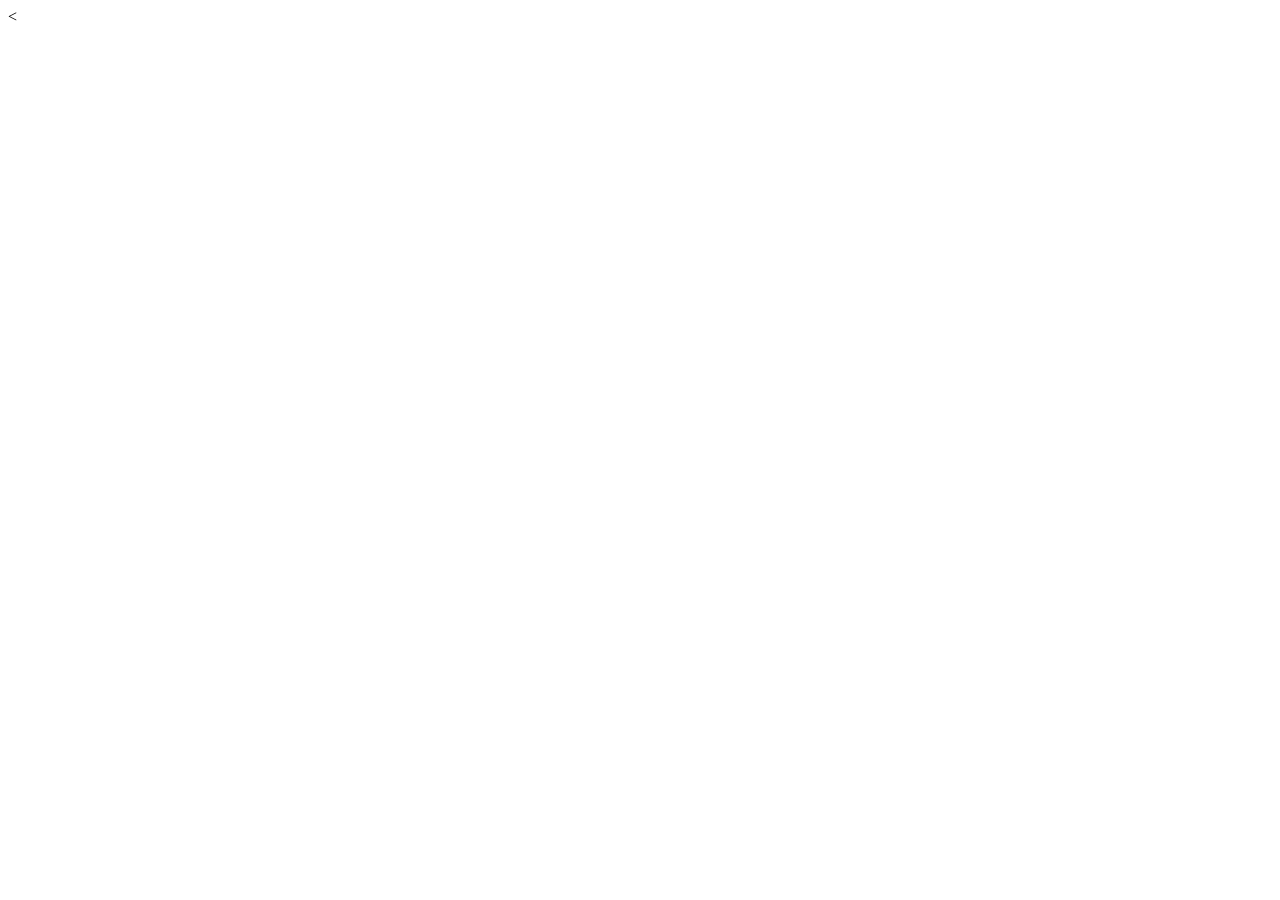
==== index.html @ 2c6fb386 "Se agregaron pequeños cambios al html" ====
<<!DOCTYPE html>
<html lang="en">
    <head>
        <title></title>
        <meta charset="UTF-8">
        <meta name="viewport" content="width=device-width, initial-scale=1">
        <link href="css/style.css" rel="stylesheet">
    </head>
    <body>
    
    </body>
</html>
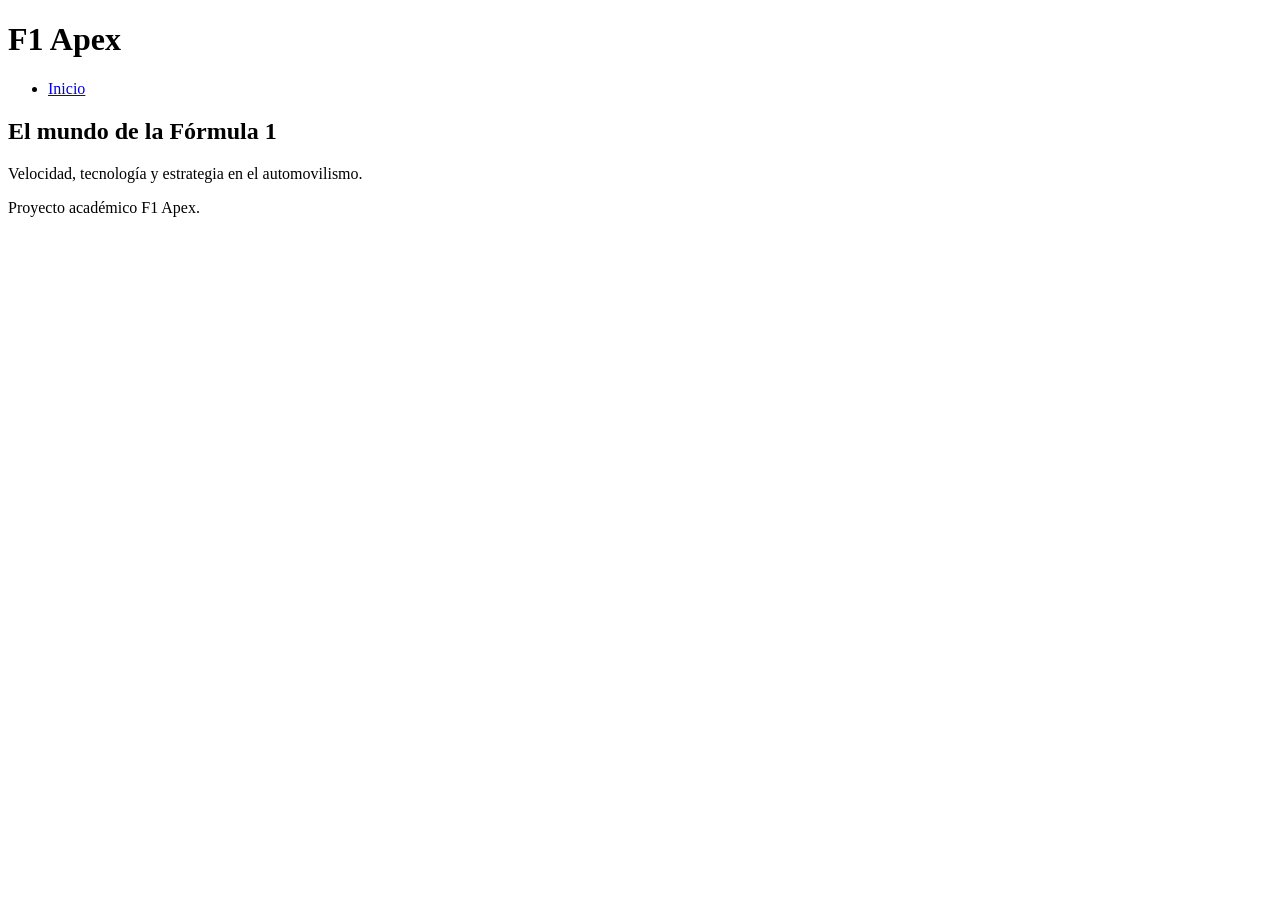
==== commit 2b64835d: "Me equivoque estos si son los cambios :(" ====
--- a/index.html
+++ b/index.html
@@ -1,12 +1,31 @@
-<<!DOCTYPE html>
-<html lang="en">
-    <head>
-        <title></title>
-        <meta charset="UTF-8">
-        <meta name="viewport" content="width=device-width, initial-scale=1">
-        <link href="css/style.css" rel="stylesheet">
-    </head>
-    <body>
-    
-    </body>
-</html>+
+<!DOCTYPE html>
+<html lang="es">
+<head>
+    <meta charset="UTF-8">
+    <meta name="viewport" content="width=device-width, initial-scale=1.0">
+    <meta name="description" content="F1 Apex, un sitio para conocer el mundo de la Fórmula 1.">
+    <title>F1 Apex | Inicio</title>
+</head>
+<body>
+    <header>
+        <h1>F1 Apex</h1>
+        <nav>
+            <ul>
+                <li><a href="index.html">Inicio</a></li>
+            </ul>
+        </nav>
+    </header>
+
+    <main>
+        <section>
+            <h2>El mundo de la Fórmula 1</h2>
+            <p>Velocidad, tecnología y estrategia en el automovilismo.</p>
+        </section>
+    </main>
+
+    <footer>
+        <p>Proyecto académico F1 Apex.</p>
+    </footer>
+</body>
+</html>
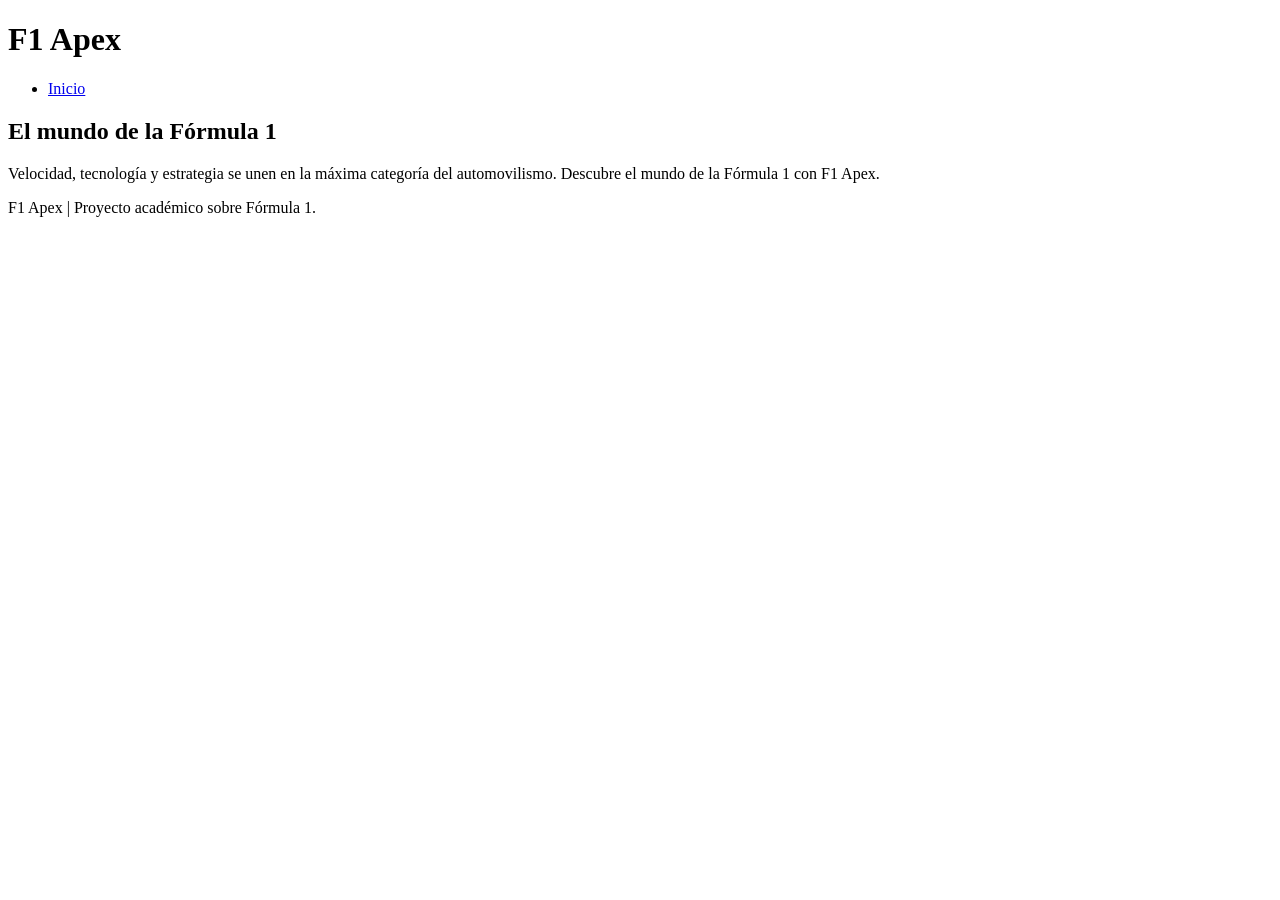
==== commit aaac924b: "se le agrego un poco de css" ====
--- a/index.html
+++ b/index.html
@@ -4,28 +4,35 @@
 <head>
     <meta charset="UTF-8">
     <meta name="viewport" content="width=device-width, initial-scale=1.0">
-    <meta name="description" content="F1 Apex, un sitio para conocer el mundo de la Fórmula 1.">
+    <meta name="description" content="F1 Apex, conoce la historia, los equipos y los circuitos de la Fórmula 1.">
+    <meta name="author" content="Ian Rizo">
     <title>F1 Apex | Inicio</title>
+    <link rel="stylesheet" href="css/styles.css">
 </head>
 <body>
     <header>
         <h1>F1 Apex</h1>
-        <nav>
+
+        <nav aria-label="Navegación principal">
             <ul>
-                <li><a href="index.html">Inicio</a></li>
+                <li><a href="index.html" aria-current="page">Inicio</a></li>
             </ul>
         </nav>
     </header>
 
     <main>
-        <section>
-            <h2>El mundo de la Fórmula 1</h2>
-            <p>Velocidad, tecnología y estrategia en el automovilismo.</p>
+        <section aria-labelledby="titulo-principal">
+            <h2 id="titulo-principal">El mundo de la Fórmula 1</h2>
+            <p>
+                Velocidad, tecnología y estrategia se unen en la máxima
+                categoría del automovilismo. Descubre el mundo de la Fórmula 1
+                con F1 Apex.
+            </p>
         </section>
     </main>
 
     <footer>
-        <p>Proyecto académico F1 Apex.</p>
+        <p>F1 Apex | Proyecto académico sobre Fórmula 1.</p>
     </footer>
 </body>
 </html>
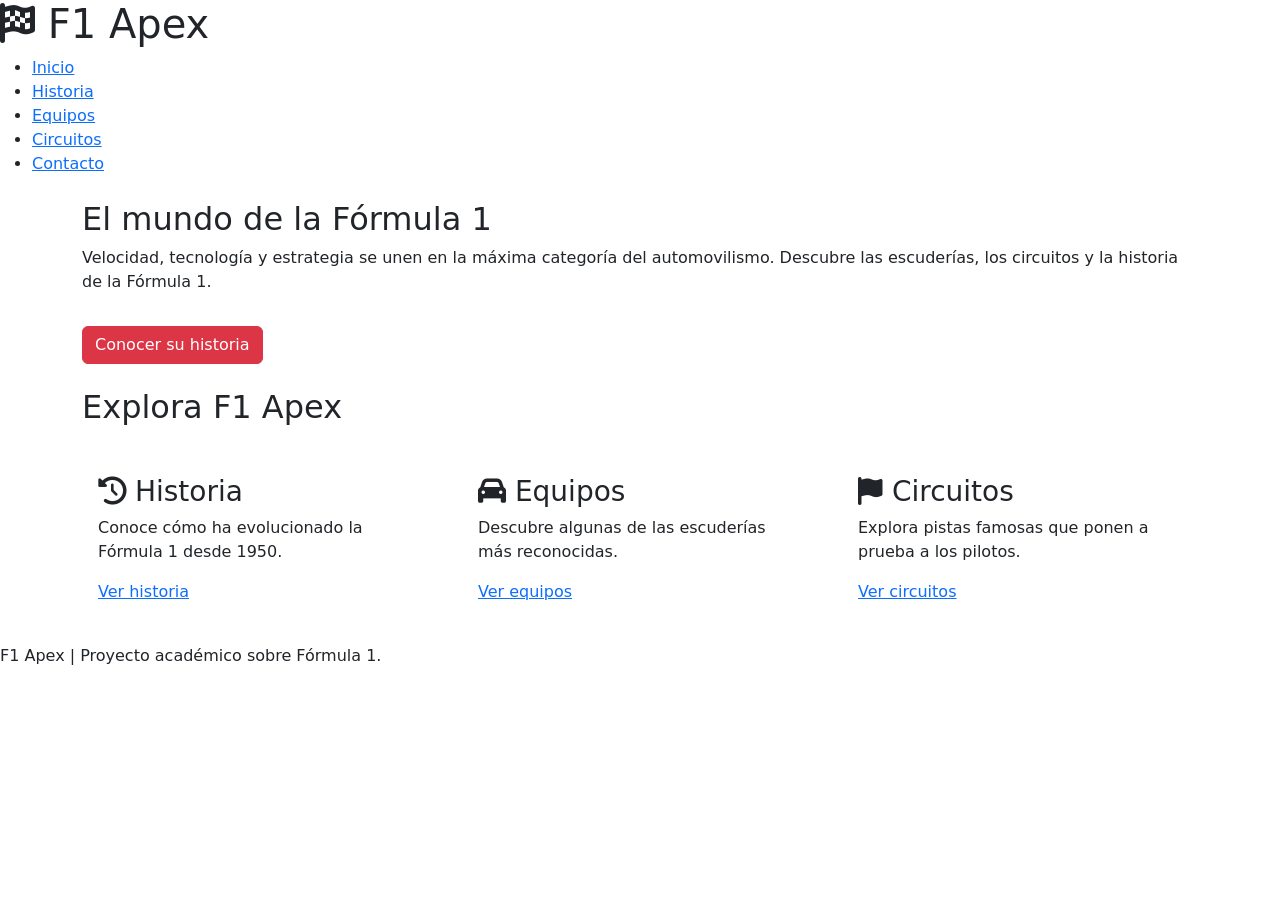
==== commit 60376f84: "Se hizo el js y se modificaron los html" ====
--- a/index.html
+++ b/index.html
@@ -4,30 +4,67 @@
 <head>
     <meta charset="UTF-8">
     <meta name="viewport" content="width=device-width, initial-scale=1.0">
-    <meta name="description" content="F1 Apex, conoce la historia, los equipos y los circuitos de la Fórmula 1.">
-    <meta name="author" content="Ian Rizo">
+    <meta name="description" content="F1 Apex: descubre la historia, los equipos y los circuitos de la Fórmula 1.">
     <title>F1 Apex | Inicio</title>
+
+    <link rel="stylesheet" href="https://cdn.jsdelivr.net/npm/bootstrap@5.3.3/dist/css/bootstrap.min.css">
+    <link rel="stylesheet" href="https://cdnjs.cloudflare.com/ajax/libs/font-awesome/6.5.2/css/all.min.css">
     <link rel="stylesheet" href="css/styles.css">
 </head>
 <body>
     <header>
-        <h1>F1 Apex</h1>
-
+        <h1><i class="fa-solid fa-flag-checkered"></i> F1 Apex</h1>
         <nav aria-label="Navegación principal">
             <ul>
                 <li><a href="index.html" aria-current="page">Inicio</a></li>
+                <li><a href="historia.html">Historia</a></li>
+                <li><a href="equipos.html">Equipos</a></li>
+                <li><a href="circuitos.html">Circuitos</a></li>
+                <li><a href="contacto.html">Contacto</a></li>
             </ul>
         </nav>
     </header>
 
-    <main>
-        <section aria-labelledby="titulo-principal">
+    <main class="container">
+        <section class="my-4" aria-labelledby="titulo-principal">
             <h2 id="titulo-principal">El mundo de la Fórmula 1</h2>
             <p>
                 Velocidad, tecnología y estrategia se unen en la máxima
-                categoría del automovilismo. Descubre el mundo de la Fórmula 1
-                con F1 Apex.
+                categoría del automovilismo. Descubre las escuderías,
+                los circuitos y la historia de la Fórmula 1.
             </p>
+            <a class="btn btn-danger mt-3" href="historia.html">
+                Conocer su historia
+            </a>
+        </section>
+
+        <section class="my-4" aria-labelledby="destacados">
+            <h2 id="destacados">Explora F1 Apex</h2>
+            <div class="row g-4 mt-2">
+                <div class="col-12 col-md-4">
+                    <article class="p-3 h-100">
+                        <h3><i class="fa-solid fa-clock-rotate-left"></i> Historia</h3>
+                        <p>Conoce cómo ha evolucionado la Fórmula 1 desde 1950.</p>
+                        <a href="historia.html">Ver historia</a>
+                    </article>
+                </div>
+
+                <div class="col-12 col-md-4">
+                    <article class="p-3 h-100">
+                        <h3><i class="fa-solid fa-car"></i> Equipos</h3>
+                        <p>Descubre algunas de las escuderías más reconocidas.</p>
+                        <a href="equipos.html">Ver equipos</a>
+                    </article>
+                </div>
+
+                <div class="col-12 col-md-4">
+                    <article class="p-3 h-100">
+                        <h3><i class="fa-solid fa-flag"></i> Circuitos</h3>
+                        <p>Explora pistas famosas que ponen a prueba a los pilotos.</p>
+                        <a href="circuitos.html">Ver circuitos</a>
+                    </article>
+                </div>
+            </div>
         </section>
     </main>
 
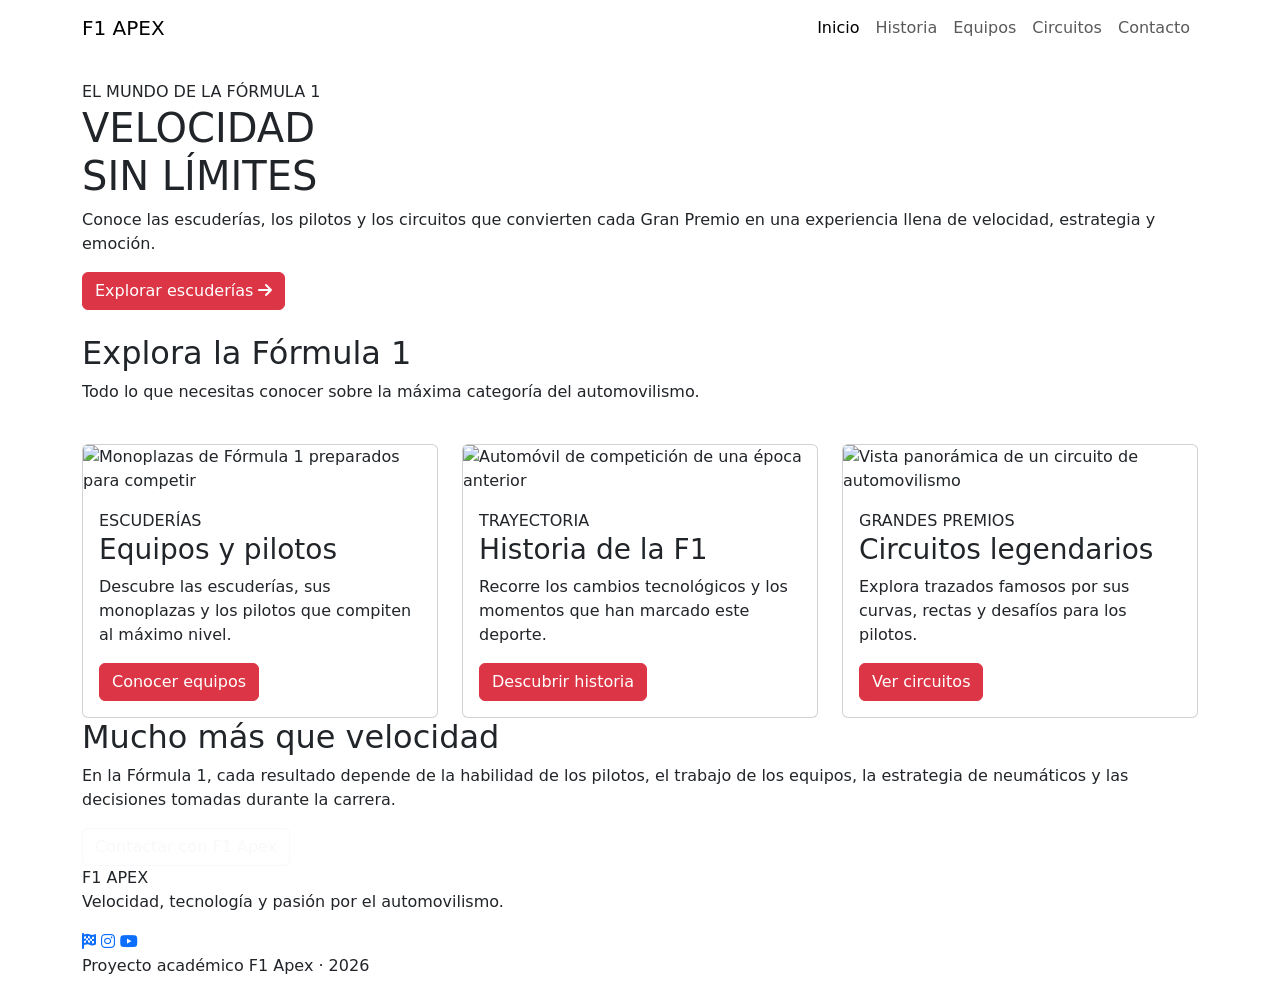
==== commit f82e573c: "Se pulieron detalles" ====
--- a/index.html
+++ b/index.html
@@ -4,72 +4,107 @@
 <head>
     <meta charset="UTF-8">
     <meta name="viewport" content="width=device-width, initial-scale=1.0">
-    <meta name="description" content="F1 Apex: descubre la historia, los equipos y los circuitos de la Fórmula 1.">
+    <meta name="description" content="Descubre el mundo de la Fórmula 1, sus escuderías, pilotos, historia y circuitos en F1 Apex.">
+    <meta name="theme-color" content="#111318">
     <title>F1 Apex | Inicio</title>
-
-    <link rel="stylesheet" href="https://cdn.jsdelivr.net/npm/bootstrap@5.3.3/dist/css/bootstrap.min.css">
-    <link rel="stylesheet" href="https://cdnjs.cloudflare.com/ajax/libs/font-awesome/6.5.2/css/all.min.css">
+    <link rel="preconnect" href="https://fonts.googleapis.com">
+    <link rel="preconnect" href="https://fonts.gstatic.com" crossorigin>
+    <link href="https://fonts.googleapis.com/css2?family=Barlow+Condensed:wght@400;500;600;700;800;900&family=Roboto:wght@400;500;600;700&display=swap" rel="stylesheet">
+    <link href="https://cdn.jsdelivr.net/npm/bootstrap@5.3.3/dist/css/bootstrap.min.css" rel="stylesheet">
+    <link rel="stylesheet" href="https://cdnjs.cloudflare.com/ajax/libs/font-awesome/6.7.2/css/all.min.css">
     <link rel="stylesheet" href="css/styles.css">
 </head>
 <body>
     <header>
-        <h1><i class="fa-solid fa-flag-checkered"></i> F1 Apex</h1>
-        <nav aria-label="Navegación principal">
-            <ul>
-                <li><a href="index.html" aria-current="page">Inicio</a></li>
-                <li><a href="historia.html">Historia</a></li>
-                <li><a href="equipos.html">Equipos</a></li>
-                <li><a href="circuitos.html">Circuitos</a></li>
-                <li><a href="contacto.html">Contacto</a></li>
-            </ul>
+        <nav class="navbar navbar-expand-lg">
+            <div class="container">
+                <a class="navbar-brand" href="index.html">F1 <span>APEX</span></a>
+                <button class="navbar-toggler" type="button" data-bs-toggle="collapse" data-bs-target="#menuPrincipal" aria-controls="menuPrincipal" aria-expanded="false" aria-label="Abrir menú de navegación">
+                    <span class="navbar-toggler-icon"></span>
+                </button>
+                <div class="collapse navbar-collapse" id="menuPrincipal">
+                    <ul class="navbar-nav ms-auto">
+                        <li class="nav-item"><a class="nav-link active" aria-current="page" href="index.html">Inicio</a></li>
+                        <li class="nav-item"><a class="nav-link" href="historia.html">Historia</a></li>
+                        <li class="nav-item"><a class="nav-link" href="equipos.html">Equipos</a></li>
+                        <li class="nav-item"><a class="nav-link" href="circuitos.html">Circuitos</a></li>
+                        <li class="nav-item"><a class="nav-link" href="contacto.html">Contacto</a></li>
+                    </ul>
+                </div>
+            </div>
         </nav>
     </header>
 
     <main class="container">
-        <section class="my-4" aria-labelledby="titulo-principal">
-            <h2 id="titulo-principal">El mundo de la Fórmula 1</h2>
-            <p>
-                Velocidad, tecnología y estrategia se unen en la máxima
-                categoría del automovilismo. Descubre las escuderías,
-                los circuitos y la historia de la Fórmula 1.
-            </p>
-            <a class="btn btn-danger mt-3" href="historia.html">
-                Conocer su historia
-            </a>
+        <section class="hero my-4" aria-labelledby="titulo-principal">
+            <div>
+                <span class="etiqueta">EL MUNDO DE LA FÓRMULA 1</span>
+                <h1 id="titulo-principal">VELOCIDAD<br><span>SIN LÍMITES</span></h1>
+                <p>Conoce las escuderías, los pilotos y los circuitos que convierten cada Gran Premio en una experiencia llena de velocidad, estrategia y emoción.</p>
+                <a href="equipos.html" class="btn btn-danger">Explorar escuderías <i class="fa-solid fa-arrow-right" aria-hidden="true"></i></a>
+            </div>
         </section>
 
-        <section class="my-4" aria-labelledby="destacados">
-            <h2 id="destacados">Explora F1 Apex</h2>
+        <section aria-labelledby="titulo-destacados">
+            <h2 id="titulo-destacados">Explora la Fórmula 1</h2>
+            <p>Todo lo que necesitas conocer sobre la máxima categoría del automovilismo.</p>
             <div class="row g-4 mt-2">
-                <div class="col-12 col-md-4">
-                    <article class="p-3 h-100">
-                        <h3><i class="fa-solid fa-clock-rotate-left"></i> Historia</h3>
-                        <p>Conoce cómo ha evolucionado la Fórmula 1 desde 1950.</p>
-                        <a href="historia.html">Ver historia</a>
+                <div class="col-md-6 col-lg-4">
+                    <article class="card">
+                        <img src="img/equipos.jpg" class="card-img-top" alt="Monoplazas de Fórmula 1 preparados para competir" loading="lazy">
+                        <div class="card-body">
+                            <span class="etiqueta">ESCUDERÍAS</span>
+                            <h3 class="card-title">Equipos y pilotos</h3>
+                            <p class="card-text">Descubre las escuderías, sus monoplazas y los pilotos que compiten al máximo nivel.</p>
+                            <a href="equipos.html" class="btn btn-danger">Conocer equipos</a>
+                        </div>
                     </article>
                 </div>
-
-                <div class="col-12 col-md-4">
-                    <article class="p-3 h-100">
-                        <h3><i class="fa-solid fa-car"></i> Equipos</h3>
-                        <p>Descubre algunas de las escuderías más reconocidas.</p>
-                        <a href="equipos.html">Ver equipos</a>
+                <div class="col-md-6 col-lg-4">
+                    <article class="card">
+                        <img src="img/historia.jpg" class="card-img-top" alt="Automóvil de competición de una época anterior" loading="lazy">
+                        <div class="card-body">
+                            <span class="etiqueta">TRAYECTORIA</span>
+                            <h3 class="card-title">Historia de la F1</h3>
+                            <p class="card-text">Recorre los cambios tecnológicos y los momentos que han marcado este deporte.</p>
+                            <a href="historia.html" class="btn btn-danger">Descubrir historia</a>
+                        </div>
                     </article>
                 </div>
-
-                <div class="col-12 col-md-4">
-                    <article class="p-3 h-100">
-                        <h3><i class="fa-solid fa-flag"></i> Circuitos</h3>
-                        <p>Explora pistas famosas que ponen a prueba a los pilotos.</p>
-                        <a href="circuitos.html">Ver circuitos</a>
+                <div class="col-md-6 col-lg-4">
+                    <article class="card">
+                        <img src="img/circuitos.jpg" class="card-img-top" alt="Vista panorámica de un circuito de automovilismo" loading="lazy">
+                        <div class="card-body">
+                            <span class="etiqueta">GRANDES PREMIOS</span>
+                            <h3 class="card-title">Circuitos legendarios</h3>
+                            <p class="card-text">Explora trazados famosos por sus curvas, rectas y desafíos para los pilotos.</p>
+                            <a href="circuitos.html" class="btn btn-danger">Ver circuitos</a>
+                        </div>
                     </article>
                 </div>
             </div>
         </section>
+
+        <section class="info-box" aria-labelledby="titulo-estrategia">
+            <h2 id="titulo-estrategia">Mucho más que velocidad</h2>
+            <p>En la Fórmula 1, cada resultado depende de la habilidad de los pilotos, el trabajo de los equipos, la estrategia de neumáticos y las decisiones tomadas durante la carrera.</p>
+            <a href="contacto.html" class="btn btn-outline-light">Contactar con F1 Apex</a>
+        </section>
     </main>
 
     <footer>
-        <p>F1 Apex | Proyecto académico sobre Fórmula 1.</p>
+        <div class="container">
+            <a class="navbar-brand" href="index.html">F1 <span>APEX</span></a>
+            <p>Velocidad, tecnología y pasión por el automovilismo.</p>
+            <div class="redes-sociales">
+                <a href="https://www.formula1.com/" target="_blank" rel="noopener noreferrer" aria-label="Sitio oficial de Fórmula 1"><i class="fa-solid fa-flag-checkered" aria-hidden="true"></i></a>
+                <a href="https://www.instagram.com/f1/" target="_blank" rel="noopener noreferrer" aria-label="Fórmula 1 en Instagram"><i class="fa-brands fa-instagram" aria-hidden="true"></i></a>
+                <a href="https://www.youtube.com/F1" target="_blank" rel="noopener noreferrer" aria-label="Fórmula 1 en YouTube"><i class="fa-brands fa-youtube" aria-hidden="true"></i></a>
+            </div>
+            <p>Proyecto académico F1 Apex · 2026</p>
+        </div>
     </footer>
+
+    <script src="https://cdn.jsdelivr.net/npm/bootstrap@5.3.3/dist/js/bootstrap.bundle.min.js"></script>
 </body>
 </html>
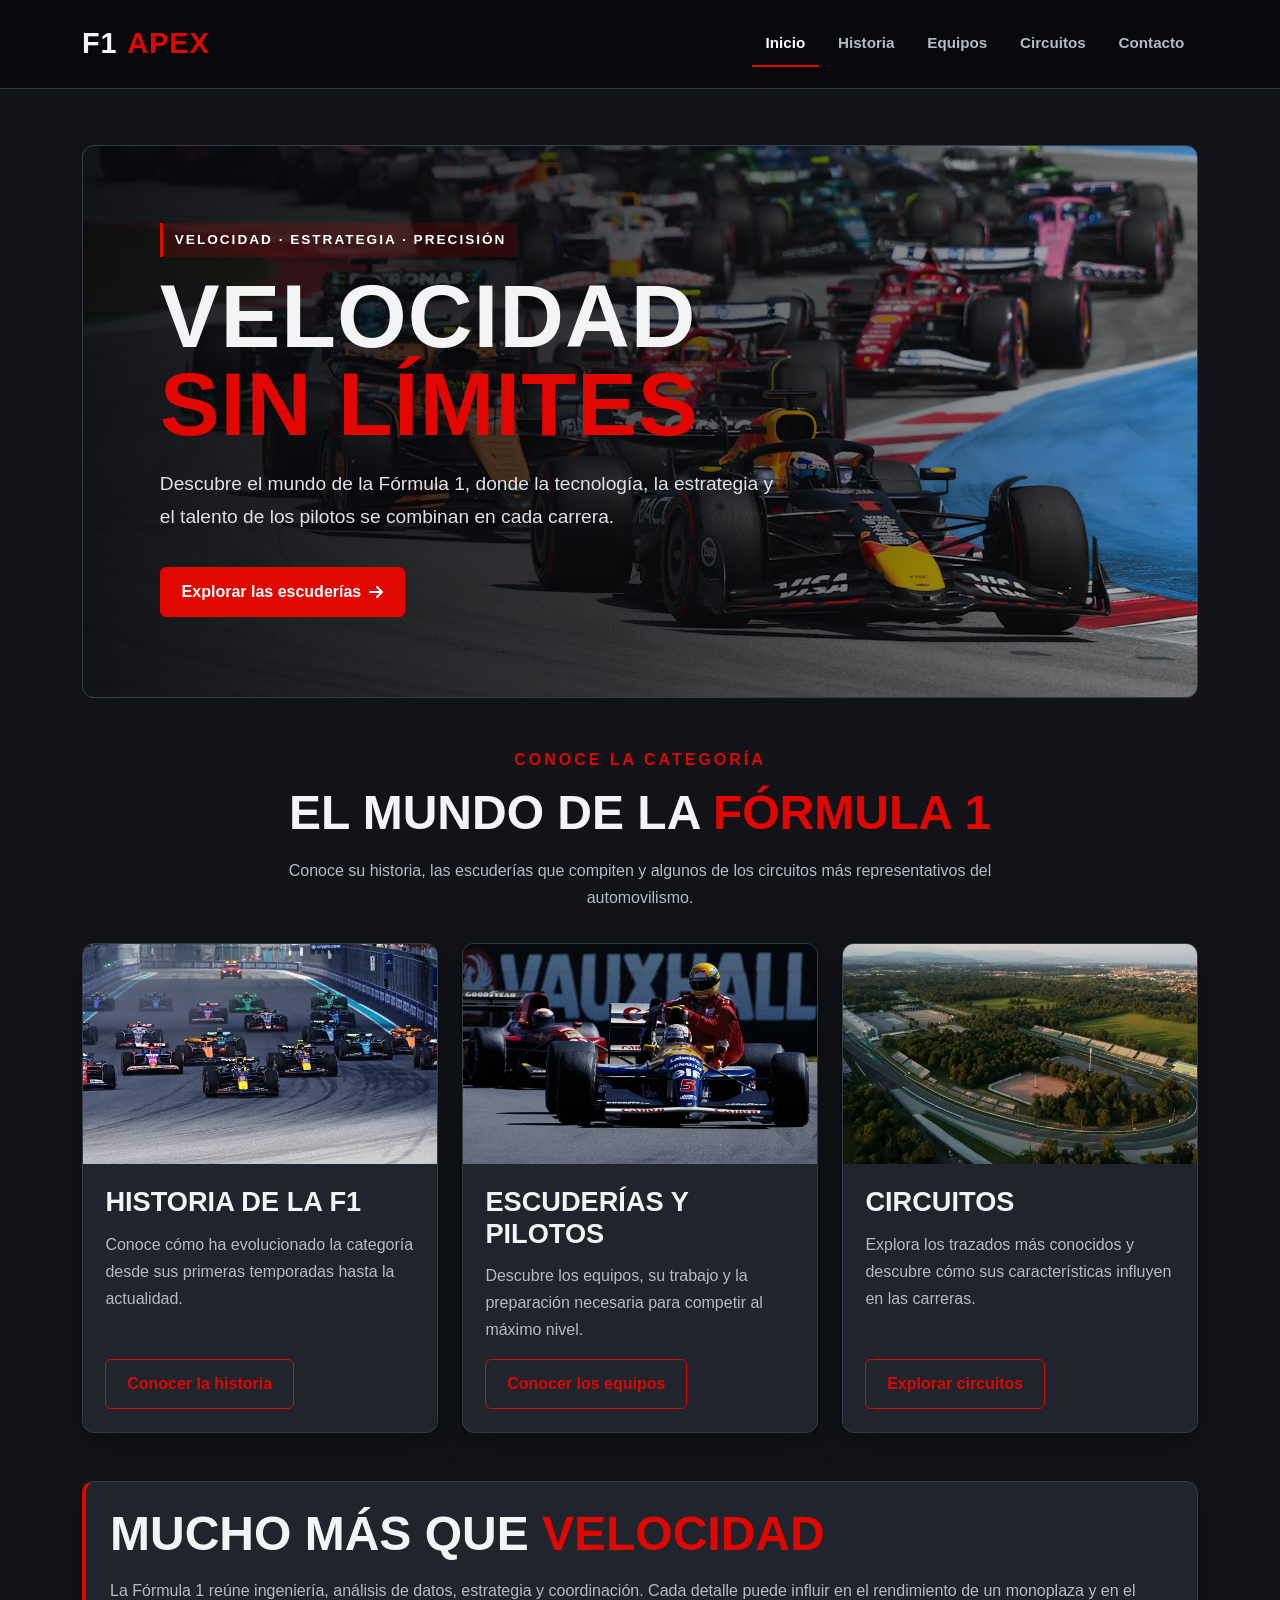
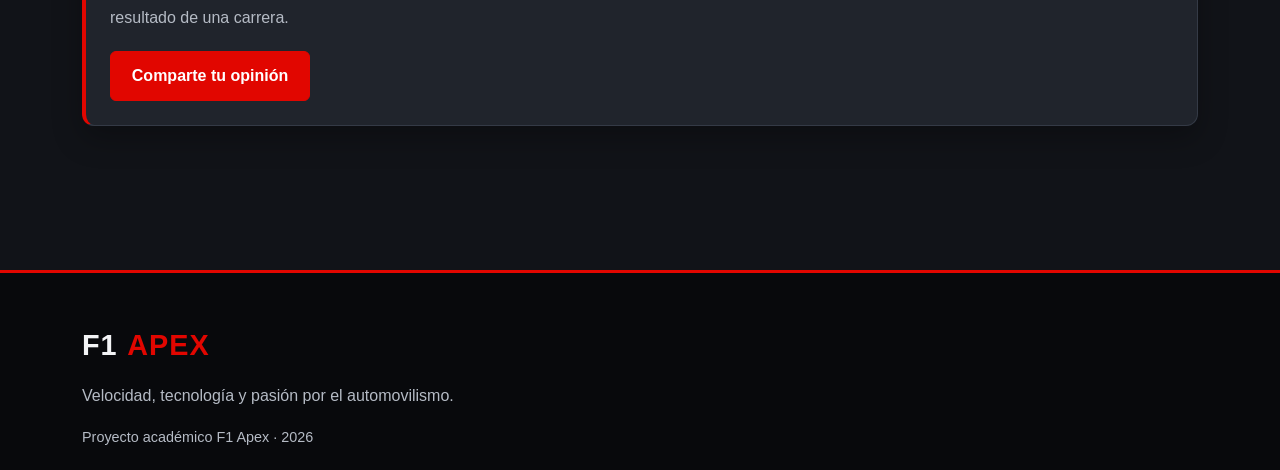
==== commit fb97ebf2: "Se corrigieron errores y se pulieron detalles y se agregaron imagenes" ====
--- a/index.html
+++ b/index.html
@@ -7,28 +7,31 @@
     <meta name="description" content="Descubre el mundo de la Fórmula 1, sus escuderías, pilotos, historia y circuitos en F1 Apex.">
     <meta name="theme-color" content="#111318">
     <title>F1 Apex | Inicio</title>
+
     <link rel="preconnect" href="https://fonts.googleapis.com">
     <link rel="preconnect" href="https://fonts.gstatic.com" crossorigin>
     <link href="https://fonts.googleapis.com/css2?family=Barlow+Condensed:wght@400;500;600;700;800;900&family=Roboto:wght@400;500;600;700&display=swap" rel="stylesheet">
     <link href="https://cdn.jsdelivr.net/npm/bootstrap@5.3.3/dist/css/bootstrap.min.css" rel="stylesheet">
     <link rel="stylesheet" href="https://cdnjs.cloudflare.com/ajax/libs/font-awesome/6.7.2/css/all.min.css">
-    <link rel="stylesheet" href="css/styles.css">
+    <link rel="stylesheet" href="style.css">
 </head>
 <body>
     <header>
-        <nav class="navbar navbar-expand-lg">
+        <nav class="navbar navbar-expand-lg navbar-dark">
             <div class="container">
                 <a class="navbar-brand" href="index.html">F1 <span>APEX</span></a>
-                <button class="navbar-toggler" type="button" data-bs-toggle="collapse" data-bs-target="#menuPrincipal" aria-controls="menuPrincipal" aria-expanded="false" aria-label="Abrir menú de navegación">
+
+                <button class="navbar-toggler" type="button" data-bs-toggle="collapse" data-bs-target="#menuPrincipal" aria-controls="menuPrincipal" aria-expanded="false" aria-label="Abrir menú">
                     <span class="navbar-toggler-icon"></span>
                 </button>
+
                 <div class="collapse navbar-collapse" id="menuPrincipal">
                     <ul class="navbar-nav ms-auto">
                         <li class="nav-item"><a class="nav-link active" aria-current="page" href="index.html">Inicio</a></li>
-                        <li class="nav-item"><a class="nav-link" href="historia.html">Historia</a></li>
-                        <li class="nav-item"><a class="nav-link" href="equipos.html">Equipos</a></li>
-                        <li class="nav-item"><a class="nav-link" href="circuitos.html">Circuitos</a></li>
-                        <li class="nav-item"><a class="nav-link" href="contacto.html">Contacto</a></li>
+                        <li class="nav-item"><a class="nav-link" href="Historia.html">Historia</a></li>
+                        <li class="nav-item"><a class="nav-link" href="Equipos.html">Equipos</a></li>
+                        <li class="nav-item"><a class="nav-link" href="Circuitos.html">Circuitos</a></li>
+                        <li class="nav-item"><a class="nav-link" href="Contacto.html">Contacto</a></li>
                     </ul>
                 </div>
             </div>
@@ -36,59 +39,62 @@
     </header>
 
     <main class="container">
-        <section class="hero my-4" aria-labelledby="titulo-principal">
-            <div>
-                <span class="etiqueta">EL MUNDO DE LA FÓRMULA 1</span>
-                <h1 id="titulo-principal">VELOCIDAD<br><span>SIN LÍMITES</span></h1>
-                <p>Conoce las escuderías, los pilotos y los circuitos que convierten cada Gran Premio en una experiencia llena de velocidad, estrategia y emoción.</p>
-                <a href="equipos.html" class="btn btn-danger">Explorar escuderías <i class="fa-solid fa-arrow-right" aria-hidden="true"></i></a>
+        <section class="hero my-4">
+            <div class="hero-contenido">
+                <span class="etiqueta">VELOCIDAD · ESTRATEGIA · PRECISIÓN</span>
+                <h1>VELOCIDAD <span>SIN LÍMITES</span></h1>
+                <p>Descubre el mundo de la Fórmula 1, donde la tecnología, la estrategia y el talento de los pilotos se combinan en cada carrera.</p>
+                <a href="Equipos.html" class="btn btn-danger">Explorar las escuderías <i class="fa-solid fa-arrow-right" aria-hidden="true"></i></a>
             </div>
         </section>
 
-        <section aria-labelledby="titulo-destacados">
-            <h2 id="titulo-destacados">Explora la Fórmula 1</h2>
-            <p>Todo lo que necesitas conocer sobre la máxima categoría del automovilismo.</p>
-            <div class="row g-4 mt-2">
+        <section class="seccion">
+            <div class="seccion-titulo">
+                <span class="subtitulo">CONOCE LA CATEGORÍA</span>
+                <h2>EL MUNDO DE LA <span>FÓRMULA 1</span></h2>
+                <p>Conoce su historia, las escuderías que compiten y algunos de los circuitos más representativos del automovilismo.</p>
+            </div>
+
+            <div class="row g-4 align-items-stretch">
                 <div class="col-md-6 col-lg-4">
-                    <article class="card">
-                        <img src="img/equipos.jpg" class="card-img-top" alt="Monoplazas de Fórmula 1 preparados para competir" loading="lazy">
+                    <article class="card h-100">
+                        <img src="IMG/f1.webp" class="card-img-top" alt="Monoplaza de Fórmula 1" loading="lazy">
                         <div class="card-body">
-                            <span class="etiqueta">ESCUDERÍAS</span>
-                            <h3 class="card-title">Equipos y pilotos</h3>
-                            <p class="card-text">Descubre las escuderías, sus monoplazas y los pilotos que compiten al máximo nivel.</p>
-                            <a href="equipos.html" class="btn btn-danger">Conocer equipos</a>
+                            <h3 class="card-title">Historia de la F1</h3>
+                            <p class="card-text">Conoce cómo ha evolucionado la categoría desde sus primeras temporadas hasta la actualidad.</p>
+                            <a href="Historia.html" class="btn btn-outline-danger mt-auto align-self-start">Conocer la historia</a>
                         </div>
                     </article>
                 </div>
+
                 <div class="col-md-6 col-lg-4">
-                    <article class="card">
-                        <img src="img/historia.jpg" class="card-img-top" alt="Automóvil de competición de una época anterior" loading="lazy">
+                    <article class="card h-100">
+                        <img src="IMG/f1-2.webp" class="card-img-top" alt="Automóvil de carreras de Fórmula 1" loading="lazy">
                         <div class="card-body">
-                            <span class="etiqueta">TRAYECTORIA</span>
-                            <h3 class="card-title">Historia de la F1</h3>
-                            <p class="card-text">Recorre los cambios tecnológicos y los momentos que han marcado este deporte.</p>
-                            <a href="historia.html" class="btn btn-danger">Descubrir historia</a>
+                            <h3 class="card-title">Escuderías y pilotos</h3>
+                            <p class="card-text">Descubre los equipos, su trabajo y la preparación necesaria para competir al máximo nivel.</p>
+                            <a href="Equipos.html" class="btn btn-outline-danger mt-auto align-self-start">Conocer los equipos</a>
                         </div>
                     </article>
                 </div>
+
                 <div class="col-md-6 col-lg-4">
-                    <article class="card">
-                        <img src="img/circuitos.jpg" class="card-img-top" alt="Vista panorámica de un circuito de automovilismo" loading="lazy">
+                    <article class="card h-100">
+                        <img src="IMG/circuito.webp" class="card-img-top" alt="Circuito de automovilismo" loading="lazy">
                         <div class="card-body">
-                            <span class="etiqueta">GRANDES PREMIOS</span>
-                            <h3 class="card-title">Circuitos legendarios</h3>
-                            <p class="card-text">Explora trazados famosos por sus curvas, rectas y desafíos para los pilotos.</p>
-                            <a href="circuitos.html" class="btn btn-danger">Ver circuitos</a>
+                            <h3 class="card-title">Circuitos</h3>
+                            <p class="card-text">Explora los trazados más conocidos y descubre cómo sus características influyen en las carreras.</p>
+                            <a href="Circuitos.html" class="btn btn-outline-danger mt-auto align-self-start">Explorar circuitos</a>
                         </div>
                     </article>
                 </div>
             </div>
         </section>
 
-        <section class="info-box" aria-labelledby="titulo-estrategia">
-            <h2 id="titulo-estrategia">Mucho más que velocidad</h2>
-            <p>En la Fórmula 1, cada resultado depende de la habilidad de los pilotos, el trabajo de los equipos, la estrategia de neumáticos y las decisiones tomadas durante la carrera.</p>
-            <a href="contacto.html" class="btn btn-outline-light">Contactar con F1 Apex</a>
+        <section class="info-box my-5">
+            <h2>Mucho más que <span>velocidad</span></h2>
+            <p>La Fórmula 1 reúne ingeniería, análisis de datos, estrategia y coordinación. Cada detalle puede influir en el rendimiento de un monoplaza y en el resultado de una carrera.</p>
+            <a href="Contacto.html" class="btn btn-danger">Comparte tu opinión</a>
         </section>
     </main>
 
@@ -96,15 +102,11 @@
         <div class="container">
             <a class="navbar-brand" href="index.html">F1 <span>APEX</span></a>
             <p>Velocidad, tecnología y pasión por el automovilismo.</p>
-            <div class="redes-sociales">
-                <a href="https://www.formula1.com/" target="_blank" rel="noopener noreferrer" aria-label="Sitio oficial de Fórmula 1"><i class="fa-solid fa-flag-checkered" aria-hidden="true"></i></a>
-                <a href="https://www.instagram.com/f1/" target="_blank" rel="noopener noreferrer" aria-label="Fórmula 1 en Instagram"><i class="fa-brands fa-instagram" aria-hidden="true"></i></a>
-                <a href="https://www.youtube.com/F1" target="_blank" rel="noopener noreferrer" aria-label="Fórmula 1 en YouTube"><i class="fa-brands fa-youtube" aria-hidden="true"></i></a>
-            </div>
             <p>Proyecto académico F1 Apex · 2026</p>
         </div>
     </footer>
 
     <script src="https://cdn.jsdelivr.net/npm/bootstrap@5.3.3/dist/js/bootstrap.bundle.min.js"></script>
+    <script src="function.js"></script>
 </body>
-</html>
+</html>
--- a/style.css
+++ b/style.css
@@ -0,0 +1,746 @@
+
+:root {
+    --rojo: #e10600;
+    --rojo-hover: #ff302a;
+    --fondo: #111318;
+    --fondo-secundario: #171a21;
+    --tarjeta: #20242c;
+    --tarjeta-hover: #282d37;
+    --blanco: #f3f4f6;
+    --gris: #b5bbc5;
+    --borde: #343a46;
+    --negro: #08090c;
+    --sombra: 0 12px 30px rgba(0, 0, 0, 0.28);
+    --radio: 12px;
+}
+
+* {
+    box-sizing: border-box;
+}
+
+html {
+    scroll-behavior: smooth;
+    scroll-padding-top: 90px;
+}
+
+body {
+    margin: 0;
+    background-color: var(--fondo);
+    color: var(--blanco);
+    font-family: 'Roboto', sans-serif;
+    font-size: 16px;
+    line-height: 1.7;
+}
+
+button,
+input,
+select,
+textarea {
+    font: inherit;
+}
+
+img {
+    display: block;
+    max-width: 100%;
+    height: auto;
+}
+
+a {
+    color: var(--rojo);
+    text-decoration: none;
+    transition: color 0.2s ease;
+}
+
+a:hover {
+    color: var(--rojo-hover);
+}
+
+button:focus-visible,
+a:focus-visible,
+input:focus-visible,
+select:focus-visible,
+textarea:focus-visible {
+    outline: 3px solid var(--rojo-hover);
+    outline-offset: 3px;
+}
+
+::selection {
+    background-color: var(--rojo);
+    color: #ffffff;
+}
+
+h1,
+h2,
+h3,
+h4,
+h5,
+h6 {
+    color: var(--blanco);
+    font-family: 'Barlow Condensed', sans-serif;
+    font-weight: 800;
+    line-height: 1.15;
+    text-transform: uppercase;
+}
+
+h1 {
+    margin-bottom: 1.25rem;
+    font-size: clamp(2.5rem, 6vw, 4.5rem);
+    letter-spacing: 1px;
+}
+
+h2 {
+    margin-bottom: 1rem;
+    font-size: clamp(2rem, 4vw, 3rem);
+}
+
+h3 {
+    font-size: clamp(1.4rem, 3vw, 2rem);
+}
+
+p {
+    color: var(--gris);
+}
+
+main {
+    min-height: 65vh;
+    padding-top: 2rem;
+    padding-bottom: 2rem;
+}
+
+main h1 span,
+main h2 span {
+    color: var(--rojo);
+}
+
+hr {
+    border-color: var(--borde);
+    opacity: 1;
+}
+
+/* NAVEGACIÓN */
+
+header {
+    position: relative;
+    z-index: 1000;
+}
+
+.navbar {
+    padding: 0.9rem 0;
+    background-color: rgba(8, 9, 12, 0.98) !important;
+    border-bottom: 1px solid var(--borde);
+}
+
+.navbar-brand {
+    display: inline-flex;
+    align-items: center;
+    gap: 0.6rem;
+    color: var(--blanco) !important;
+    font-family: 'Barlow Condensed', sans-serif;
+    font-size: 1.8rem;
+    font-weight: 900;
+    letter-spacing: 1px;
+    text-transform: uppercase;
+}
+
+.navbar-brand span {
+    color: var(--rojo);
+}
+
+.navbar-nav {
+    gap: 0.35rem;
+}
+
+.navbar-nav .nav-link {
+    padding: 0.6rem 0.85rem !important;
+    color: var(--gris);
+    font-size: 0.95rem;
+    font-weight: 700;
+    transition: color 0.2s ease, background-color 0.2s ease;
+}
+
+.navbar-nav .nav-link:hover,
+.navbar-nav .nav-link:focus,
+.navbar-nav .nav-link.active {
+    color: #ffffff;
+}
+
+.navbar-nav .nav-link.active {
+    border-bottom: 2px solid var(--rojo);
+}
+
+.navbar-toggler {
+    padding: 0.5rem 0.7rem;
+    border: 1px solid var(--borde);
+}
+
+.navbar-toggler:focus {
+    box-shadow: 0 0 0 0.2rem rgba(225, 6, 0, 0.3);
+}
+
+.navbar-toggler-icon {
+    filter: invert(1);
+}
+
+/* BOTONES */
+
+.btn {
+    display: inline-flex;
+    align-items: center;
+    justify-content: center;
+    gap: 0.5rem;
+    padding: 0.75rem 1.3rem;
+    border-radius: 6px;
+    font-weight: 700;
+    transition: background-color 0.2s ease, transform 0.2s ease, border-color 0.2s ease;
+}
+
+.btn-danger {
+    background-color: var(--rojo);
+    border-color: var(--rojo);
+    color: #ffffff;
+}
+
+.btn-danger:hover,
+.btn-danger:focus {
+    background-color: var(--rojo-hover);
+    border-color: var(--rojo-hover);
+    color: #ffffff;
+    transform: translateY(-2px);
+}
+
+.btn-outline-danger {
+    border-color: var(--rojo);
+    color: var(--rojo);
+}
+
+.btn-outline-danger:hover {
+    background-color: var(--rojo);
+    border-color: var(--rojo);
+    color: #ffffff;
+}
+
+.btn-outline-light {
+    border-color: #858b96;
+    color: var(--blanco);
+}
+
+.btn-outline-light:hover {
+    background-color: #ffffff;
+    border-color: #ffffff;
+    color: var(--negro);
+}
+
+/* PORTADA DEL INDEX */
+
+/*
+    Guarda tu imagen en la carpeta IMG.
+    Cambia únicamente el nombre de portada-f1.webp
+    por el nombre del archivo que quieras utilizar.
+*/
+
+.hero {
+    position: relative;
+    display: flex;
+    min-height: 470px;
+    align-items: center;
+    overflow: hidden;
+    padding: clamp(2rem, 6vw, 5rem);
+
+    background-color: var(--negro);
+    background-image:
+        linear-gradient(
+            90deg,
+            rgba(8, 9, 12, 0.92) 0%,
+            rgba(8, 9, 12, 0.72) 48%,
+            rgba(8, 9, 12, 0.20) 100%
+        ),
+        url('IMG/Fondo.webp');
+
+    background-position: center, center 55%;
+    background-size: cover, cover;
+    background-repeat: no-repeat, no-repeat;
+
+    border: 1px solid var(--borde);
+    border-radius: var(--radio);
+}
+
+.hero-contenido {
+    position: relative;
+    z-index: 1;
+    max-width: 700px;
+}
+
+.hero h1 {
+    max-width: 750px;
+    margin-bottom: 1.25rem;
+    font-size: clamp(3rem, 7vw, 5.8rem);
+    font-weight: 900;
+    line-height: 0.98;
+}
+
+.hero h1 span {
+    display: block;
+    color: var(--rojo);
+}
+
+.hero p {
+    max-width: 620px;
+    margin-bottom: 1.8rem;
+    color: #e0e2e7;
+    font-size: clamp(1rem, 2vw, 1.2rem);
+}
+
+.hero .btn {
+    margin: 0.25rem 0.35rem 0.25rem 0;
+}
+
+/* ETIQUETAS */
+
+.etiqueta {
+    display: inline-block;
+    margin-bottom: 1rem;
+    padding: 0.35rem 0.75rem;
+    background-color: rgba(225, 6, 0, 0.15);
+    border-left: 3px solid var(--rojo);
+    color: #ffffff;
+    font-size: 0.85rem;
+    font-weight: 800;
+    letter-spacing: 2px;
+    text-transform: uppercase;
+}
+
+.subtitulo {
+    display: inline-block;
+    margin-bottom: 0.75rem;
+    color: var(--rojo);
+    font-family: 'Barlow Condensed', sans-serif;
+    font-size: 1rem;
+    font-weight: 800;
+    letter-spacing: 3px;
+    text-transform: uppercase;
+}
+
+/* ENCABEZADOS DE PÁGINA */
+
+.encabezado-pagina {
+    margin: 1.5rem 0 2.5rem;
+    padding: clamp(2rem, 5vw, 4rem);
+    background: linear-gradient(115deg, #20242c, #111318);
+    border-left: 5px solid var(--rojo);
+    border-radius: 0 var(--radio) var(--radio) 0;
+}
+
+.encabezado-pagina h1 {
+    margin-bottom: 0.75rem;
+}
+
+.encabezado-pagina h1 span {
+    color: var(--rojo);
+}
+
+.encabezado-pagina p {
+    max-width: 850px;
+    margin-bottom: 0;
+    font-size: 1.05rem;
+}
+
+/* SECCIONES */
+
+.seccion {
+    margin-top: 3rem;
+    margin-bottom: 3rem;
+}
+
+.seccion-titulo {
+    margin-bottom: 2rem;
+    text-align: center;
+}
+
+.seccion-titulo p {
+    max-width: 750px;
+    margin: 0 auto;
+}
+
+.seccion-titulo h2 span {
+    color: var(--rojo);
+}
+
+/* TARJETAS SIMÉTRICAS */
+
+.card {
+    display: flex;
+    height: 100%;
+    flex-direction: column;
+    overflow: hidden;
+    background-color: var(--tarjeta);
+    border: 1px solid var(--borde);
+    border-radius: var(--radio);
+    color: var(--blanco);
+    box-shadow: var(--sombra);
+    transition: transform 0.25s ease, border-color 0.25s ease, background-color 0.25s ease;
+}
+
+.card:hover {
+    transform: translateY(-5px);
+    background-color: var(--tarjeta-hover);
+    border-color: rgba(225, 6, 0, 0.65);
+}
+
+.card-img-top {
+    width: 100%;
+    height: 220px;
+    flex-shrink: 0;
+    object-fit: cover;
+    background-color: var(--fondo-secundario);
+}
+
+.card-body {
+    display: flex;
+    flex: 1;
+    flex-direction: column;
+    align-items: flex-start;
+    padding: 1.4rem;
+}
+
+.card-title {
+    margin-bottom: 0.8rem;
+    color: var(--blanco);
+    font-size: 1.7rem;
+}
+
+.card-text {
+    flex: 1;
+    width: 100%;
+    color: var(--gris);
+}
+
+.card-body .btn,
+.card-body .badge {
+    align-self: flex-start;
+    margin-top: auto;
+}
+
+.badge {
+    padding: 0.45rem 0.7rem;
+    border-radius: 5px;
+    font-weight: 700;
+}
+
+.bg-danger {
+    background-color: var(--rojo) !important;
+}
+
+/* IMÁGENES DE CONTENIDO */
+
+.imagen-articulo {
+    width: 100%;
+    max-height: 480px;
+    object-fit: cover;
+    border: 1px solid var(--borde);
+    border-radius: var(--radio);
+}
+
+.imagen-evolucion {
+    display: block;
+    width: 60%;
+    max-width: 500px;
+    height: auto;
+    margin: 1rem auto;
+    object-fit: contain;
+}
+
+.imagen-redondeada {
+    overflow: hidden;
+    border-radius: var(--radio);
+}
+
+/* BLOQUES DE INFORMACIÓN */
+
+.bloque-informacion {
+    height: 100%;
+    padding: 1.5rem;
+    background-color: var(--tarjeta);
+    border: 1px solid var(--borde);
+    border-radius: var(--radio);
+}
+
+.bloque-informacion h2 {
+    margin-bottom: 1.5rem;
+}
+
+.bloque-informacion h3 {
+    margin-bottom: 1rem;
+}
+
+.bloque-informacion i {
+    margin-right: 0.5rem;
+    color: var(--rojo);
+}
+
+.info-box {
+    padding: 1.5rem;
+    background-color: var(--tarjeta);
+    border: 1px solid var(--borde);
+    border-left: 4px solid var(--rojo);
+    border-radius: var(--radio);
+    box-shadow: var(--sombra);
+}
+
+.info-box p:last-of-type {
+    margin-bottom: 1.25rem;
+}
+
+/* FORMULARIO DE CONTACTO */
+
+.formulario-contenedor {
+    height: 100%;
+    padding: clamp(1.25rem, 4vw, 2.5rem);
+    background-color: var(--fondo-secundario);
+    border: 1px solid var(--borde);
+    border-radius: var(--radio);
+    box-shadow: var(--sombra);
+}
+
+.formulario-contenedor h2 {
+    margin-bottom: 1.5rem;
+}
+
+.form-label {
+    display: block;
+    margin-bottom: 0.45rem;
+    color: var(--blanco);
+    font-weight: 700;
+}
+
+.form-control,
+.form-select {
+    display: block;
+    width: 100%;
+    min-height: 46px;
+    padding: 0.7rem 0.85rem;
+    background-color: #111318;
+    border: 1px solid #454b57;
+    border-radius: 6px;
+    color: var(--blanco);
+}
+
+.form-control::placeholder {
+    color: #858c98;
+    opacity: 1;
+}
+
+.form-control:focus,
+.form-select:focus {
+    background-color: #111318;
+    border-color: var(--rojo);
+    color: var(--blanco);
+    box-shadow: 0 0 0 0.2rem rgba(225, 6, 0, 0.18);
+}
+
+.form-select option {
+    background-color: var(--fondo-secundario);
+    color: var(--blanco);
+}
+
+textarea.form-control {
+    min-height: 150px;
+    resize: vertical;
+}
+
+.form-check {
+    display: flex;
+    align-items: flex-start;
+    gap: 0.65rem;
+    min-height: auto;
+    padding-left: 0;
+}
+
+.form-check-input {
+    flex-shrink: 0;
+    width: 1.15rem;
+    height: 1.15rem;
+    margin: 0.3rem 0 0;
+    background-color: #111318;
+    border: 1px solid #69717f;
+}
+
+.form-check-input:checked {
+    background-color: var(--rojo);
+    border-color: var(--rojo);
+}
+
+.form-check-input:focus {
+    border-color: var(--rojo);
+    box-shadow: 0 0 0 0.2rem rgba(225, 6, 0, 0.18);
+}
+
+.form-check-label {
+    color: var(--gris);
+}
+
+.checkbox-contenedor {
+    margin: 1rem 0;
+}
+
+#resultado-formulario {
+    margin-top: 1rem;
+    padding: 1rem;
+    border-radius: 6px;
+}
+
+#resultado-formulario:empty {
+    display: none;
+}
+
+#resultado-formulario:not(:empty) {
+    background-color: rgba(225, 6, 0, 0.1);
+    border: 1px solid rgba(225, 6, 0, 0.4);
+    color: var(--blanco);
+}
+
+/* PIE DE PÁGINA */
+
+footer {
+    margin-top: 4rem;
+    padding: 3rem 0 1.25rem;
+    background-color: var(--negro);
+    border-top: 3px solid var(--rojo);
+}
+
+footer .navbar-brand {
+    margin-bottom: 0.75rem;
+}
+
+footer p {
+    color: var(--gris);
+}
+
+footer p:last-child {
+    margin-bottom: 0;
+    font-size: 0.9rem;
+}
+
+/* TABLET Y PANTALLAS MEDIANAS */
+
+@media (max-width: 991.98px) {
+    .navbar-nav {
+        gap: 0;
+        padding-top: 0.75rem;
+    }
+
+    .navbar-nav .nav-link {
+        padding: 0.7rem 0.25rem !important;
+    }
+
+    .navbar-nav .nav-link.active {
+        padding-left: 0.75rem !important;
+        border-bottom: 0;
+        border-left: 3px solid var(--rojo);
+    }
+
+    .hero {
+        min-height: 400px;
+        background-position: center, center;
+    }
+
+    .card-img-top {
+        height: 200px;
+    }
+
+    .seccion {
+        margin-top: 2.5rem;
+        margin-bottom: 2.5rem;
+    }
+}
+
+/* CELULARES */
+
+@media (max-width: 575.98px) {
+    body {
+        font-size: 15px;
+    }
+
+    .navbar {
+        padding: 0.7rem 0;
+    }
+
+    .navbar-brand {
+        font-size: 1.5rem;
+    }
+
+    h1 {
+        font-size: 2.6rem;
+    }
+
+    h2 {
+        font-size: 2rem;
+    }
+
+    .hero {
+        min-height: 430px;
+        padding: 1.5rem;
+        background-position: center, center;
+    }
+
+    .hero h1 {
+        font-size: clamp(2.7rem, 13vw, 4rem);
+    }
+
+    .hero p {
+        font-size: 1rem;
+    }
+
+    .hero .btn {
+        width: 100%;
+        margin: 0.35rem 0;
+    }
+
+    .encabezado-pagina {
+        margin-top: 1rem;
+        padding: 1.5rem;
+    }
+
+    .seccion {
+        margin-top: 2rem;
+        margin-bottom: 2rem;
+    }
+
+    .card-img-top {
+        height: 210px;
+    }
+
+    .card-body {
+        padding: 1.1rem;
+    }
+
+    .formulario-contenedor {
+        padding: 1.2rem;
+    }
+
+    .imagen-evolucion {
+        width: 90%;
+        max-width: 100%;
+    }
+
+    .info-box .btn {
+        margin-bottom: 0.5rem;
+    }
+
+    footer {
+        margin-top: 2.5rem;
+        padding-top: 2rem;
+    }
+}
+
+/* ACCESIBILIDAD: REDUCIR ANIMACIONES */
+
+@media (prefers-reduced-motion: reduce) {
+    *,
+    *::before,
+    *::after {
+        scroll-behavior: auto !important;
+        transition-duration: 0.01ms !important;
+        animation-duration: 0.01ms !important;
+        animation-iteration-count: 1 !important;
+    }
+}
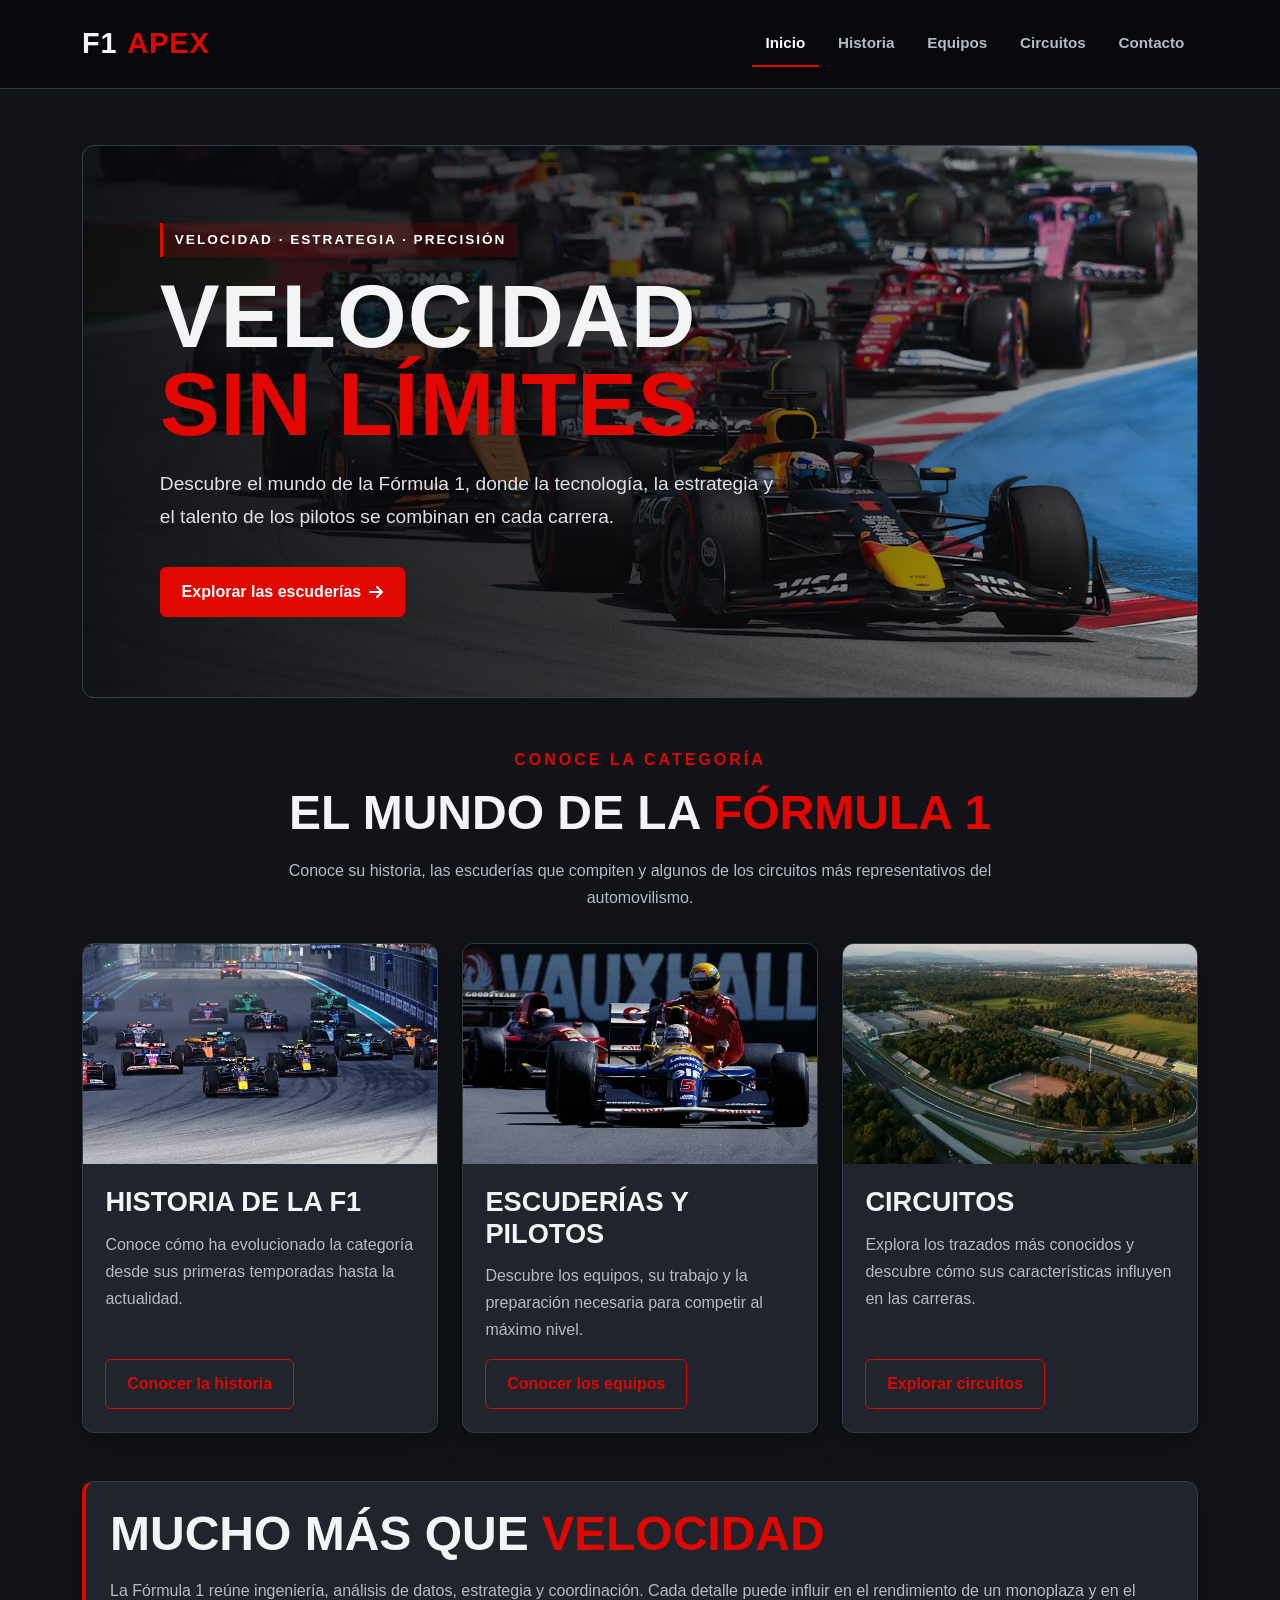
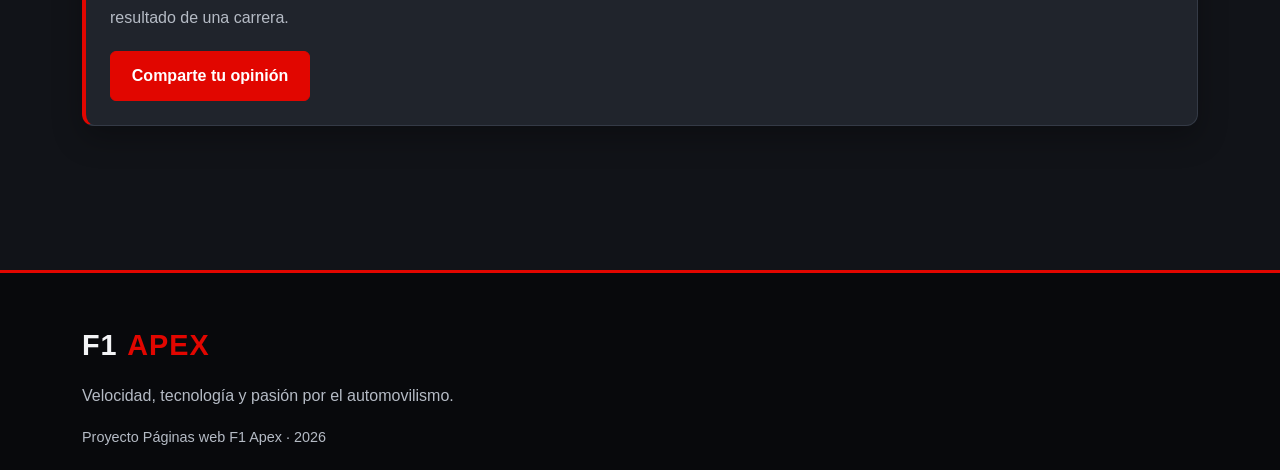
==== commit 7a0f74a3: "Cambios de ultima hora" ====
--- a/index.html
+++ b/index.html
@@ -102,7 +102,7 @@
         <div class="container">
             <a class="navbar-brand" href="index.html">F1 <span>APEX</span></a>
             <p>Velocidad, tecnología y pasión por el automovilismo.</p>
-            <p>Proyecto académico F1 Apex · 2026</p>
+            <p>Proyecto Páginas web F1 Apex · 2026</p>
         </div>
     </footer>
 
